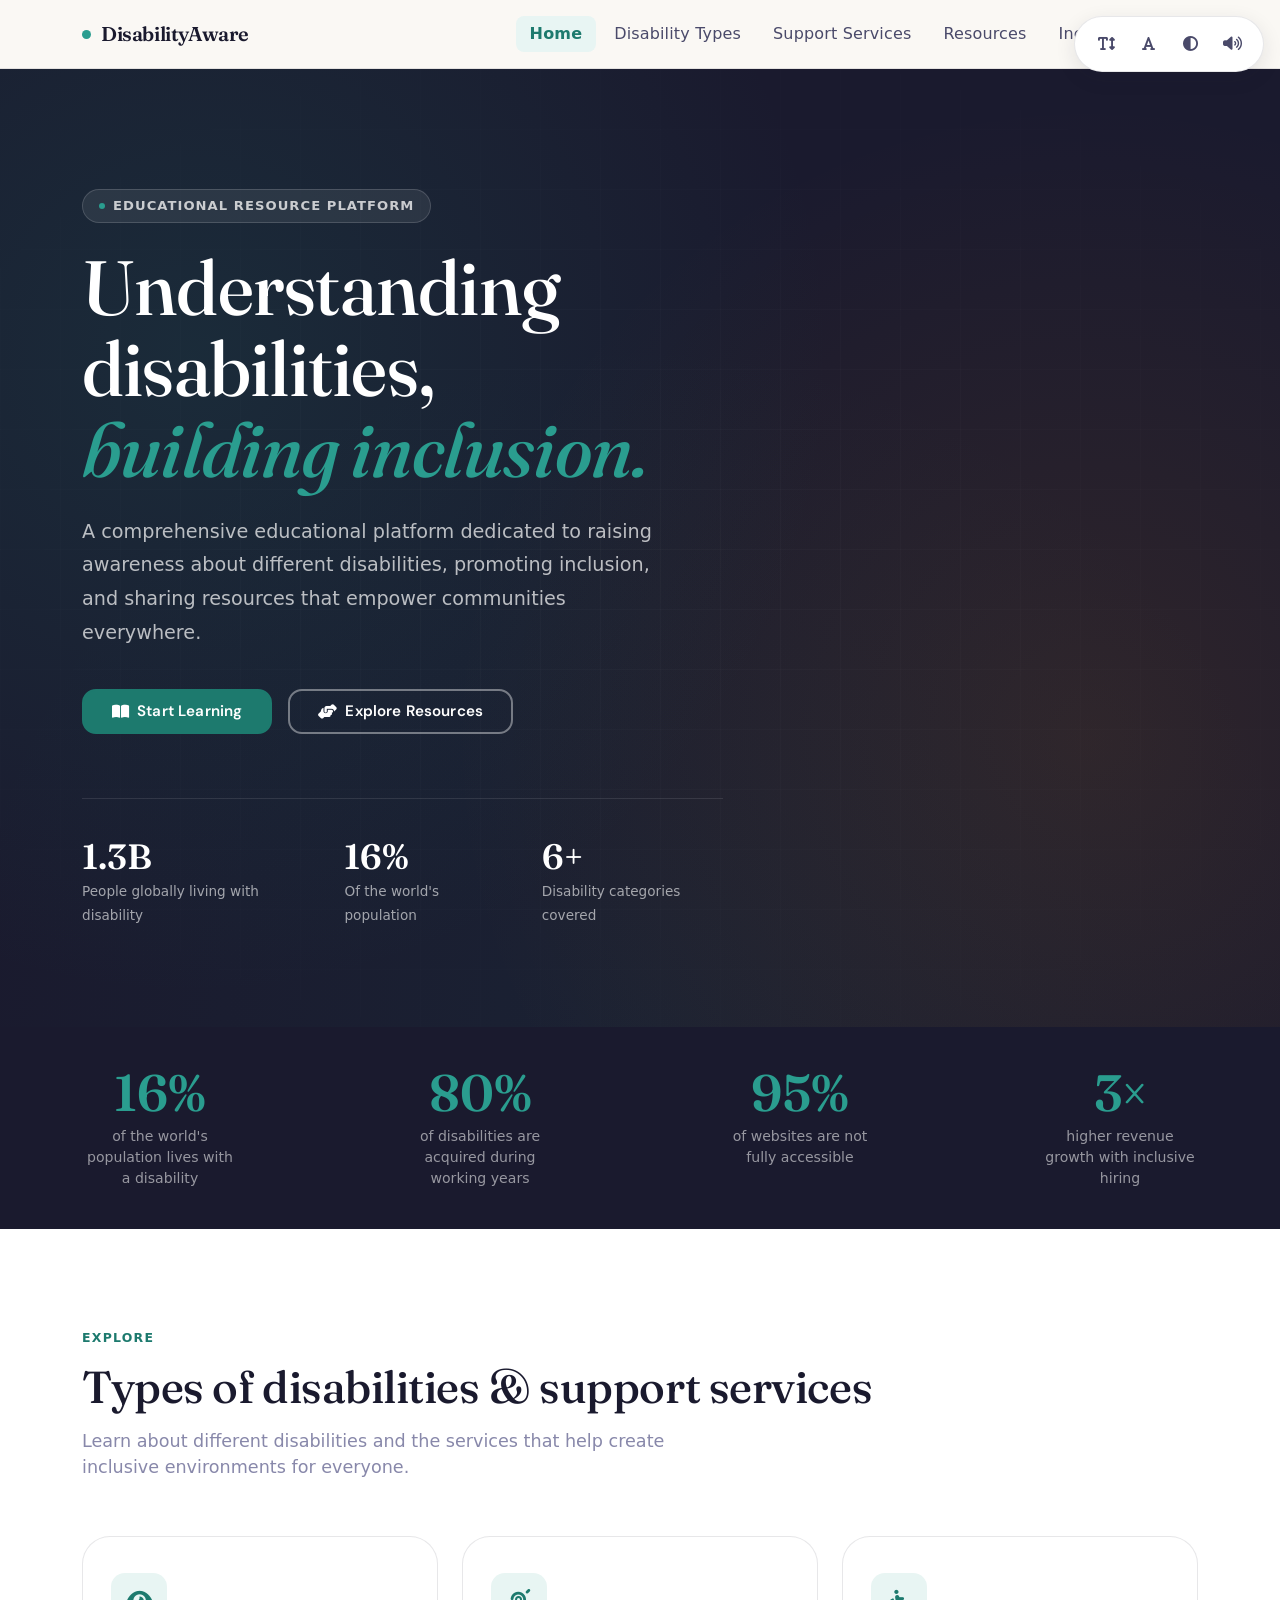
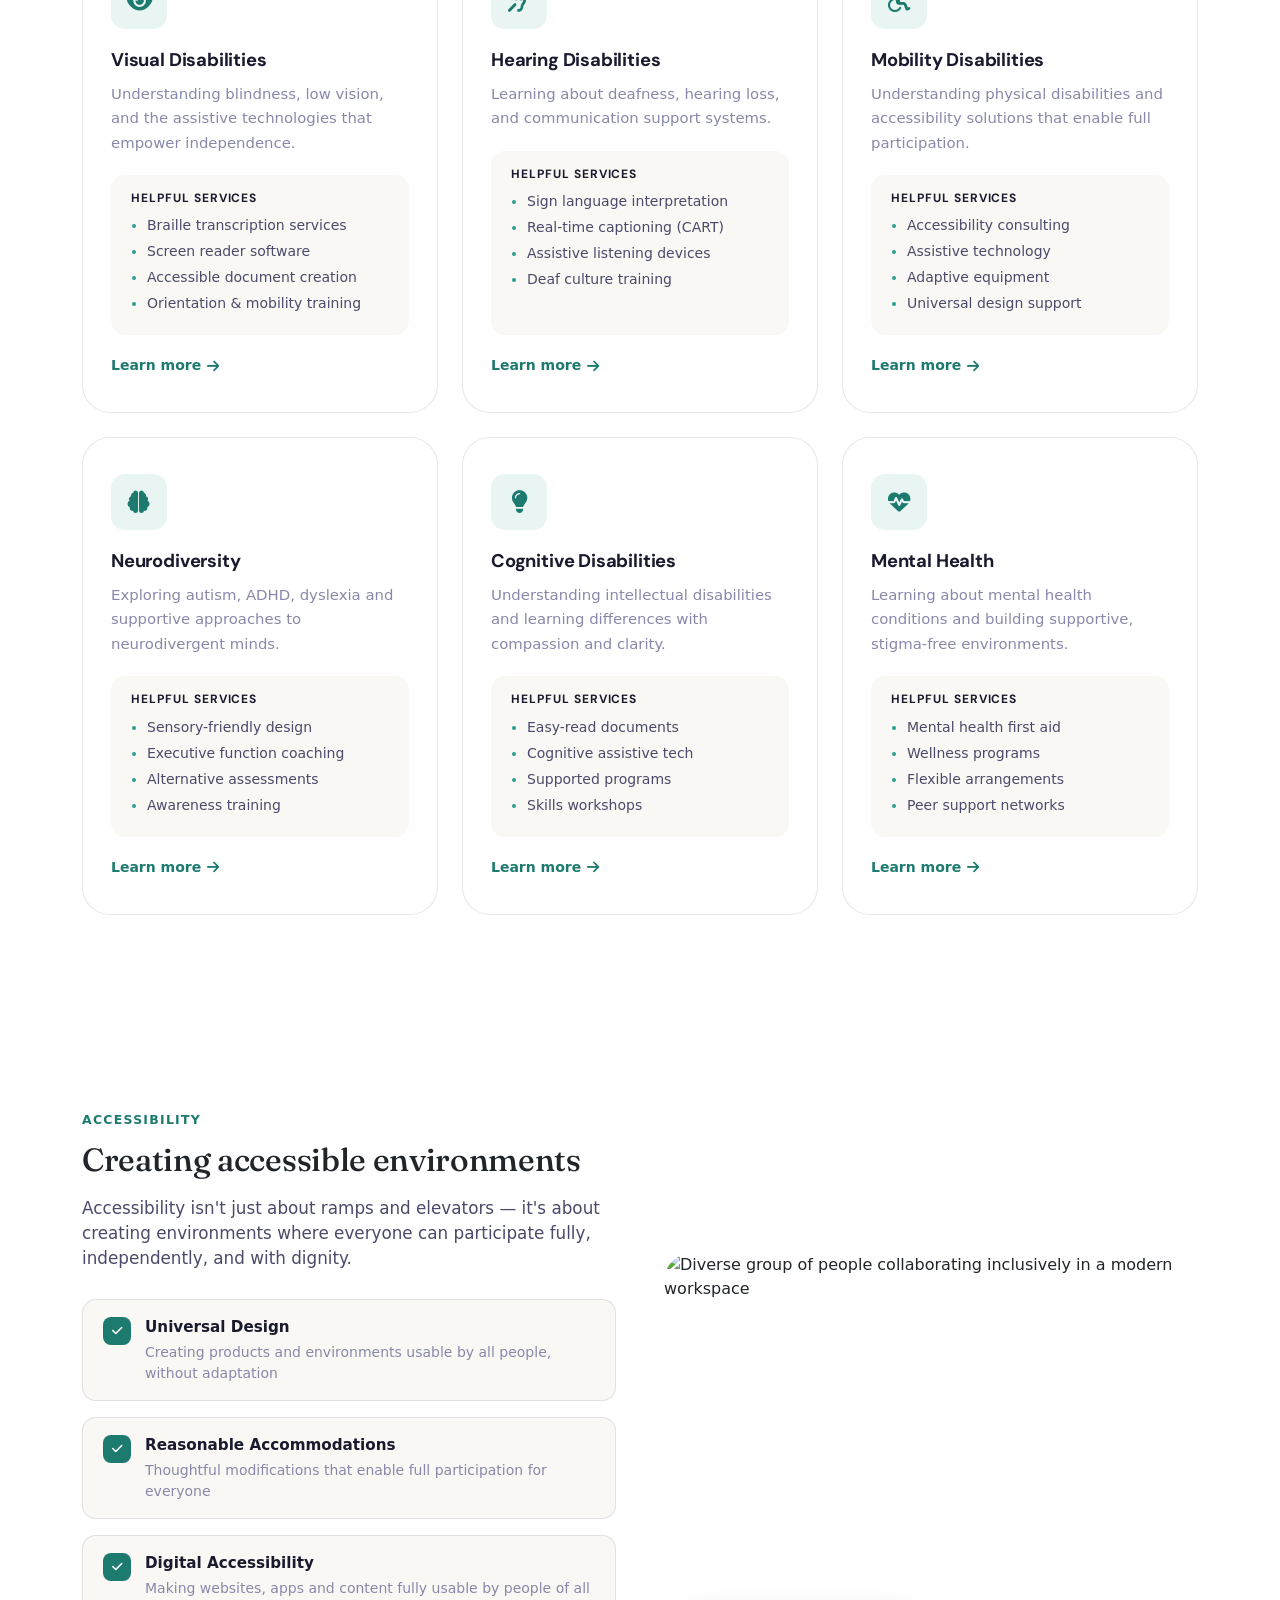
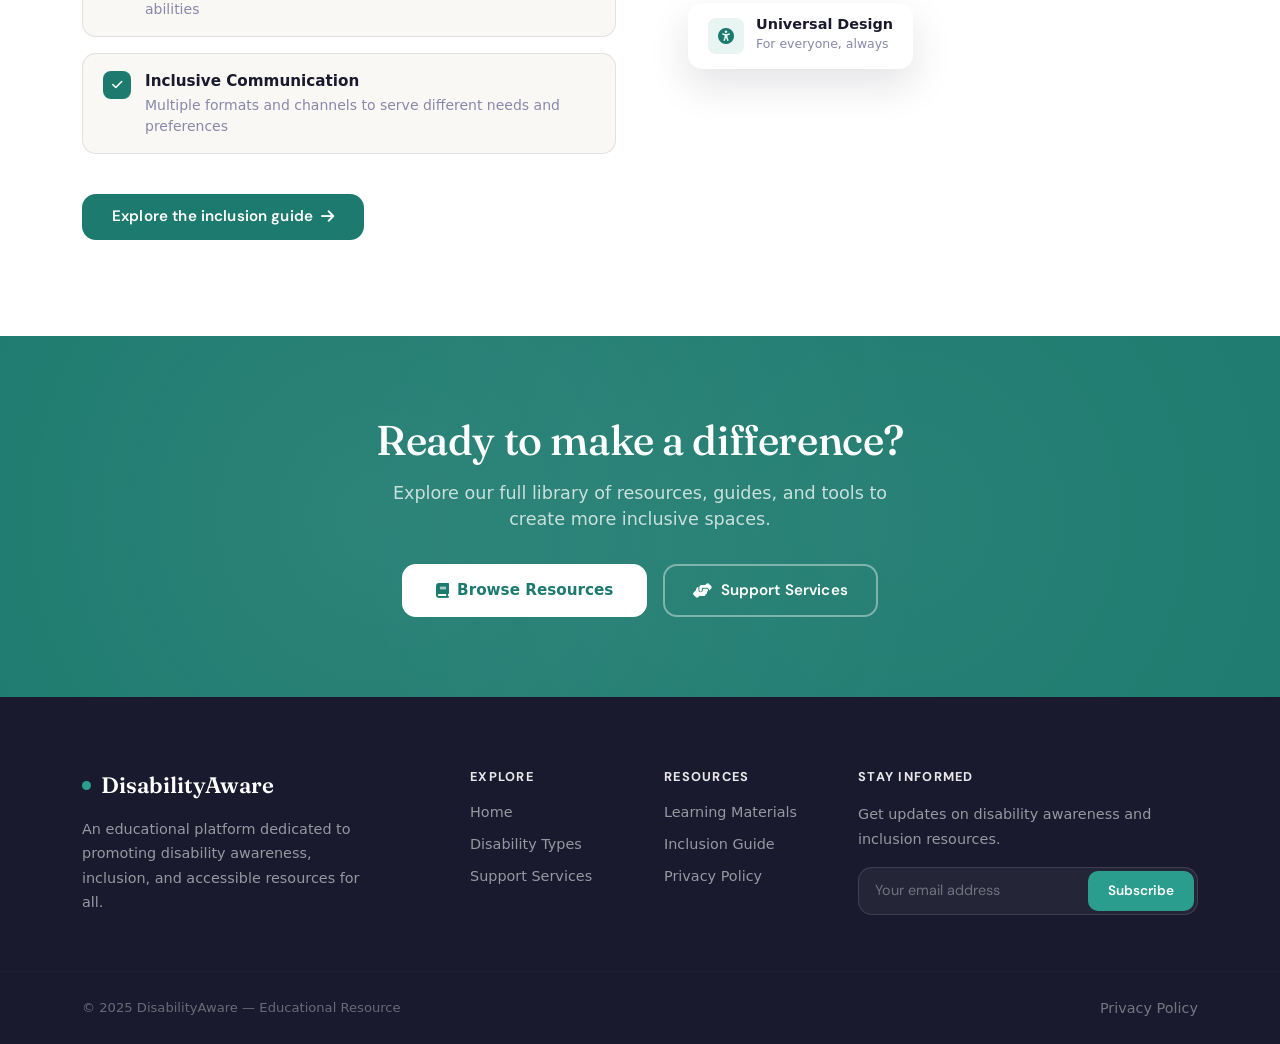
==== index.html @ 9f7e64bd "Initial commit - disablilityAware website" ====
<!DOCTYPE html>
<html lang="en">
<head>
  <meta charset="utf-8"/>
  <meta name="viewport" content="width=device-width, initial-scale=1.0"/>
  <meta name="description" content="DisabilityAware — An educational platform dedicated to raising awareness about disabilities, promoting inclusion, and sharing empowering resources."/>
  <title>Home — DisabilityAware</title>
  <link rel="stylesheet" href="css/site.css"/>
  <link rel="stylesheet" href="https://cdnjs.cloudflare.com/ajax/libs/font-awesome/6.4.0/css/all.min.css" crossorigin="anonymous"/>
  <link rel="preconnect" href="https://fonts.googleapis.com">
  <link rel="preconnect" href="https://fonts.gstatic.com" crossorigin>
  <link href="https://fonts.googleapis.com/css2?family=DM+Sans:ital,opsz,wght@0,9..40,300;0,9..40,400;0,9..40,500;0,9..40,600;0,9..40,700;1,9..40,400&family=Fraunces:ital,opsz,wght@0,9..144,300;0,9..144,600;1,9..144,300&display=swap" rel="stylesheet">
  <link rel="stylesheet" href="https://cdnjs.cloudflare.com/ajax/libs/bootstrap/5.3.2/css/bootstrap.min.css" crossorigin="anonymous"/>
</head>
<body>

  <!-- Accessibility Toolbar -->
  <div class="accessibility-toolbar" role="toolbar" aria-label="Accessibility controls">
    <button id="font-increase" aria-label="Increase text size" title="Larger text"><i class="fas fa-text-height" aria-hidden="true"></i></button>
    <button id="font-decrease" aria-label="Decrease text size" title="Smaller text"><i class="fas fa-font" aria-hidden="true"></i></button>
    <button id="high-contrast" aria-label="Toggle high contrast" title="High contrast"><i class="fas fa-circle-half-stroke" aria-hidden="true"></i></button>
    <button id="read-aloud" aria-label="Read page aloud" title="Read aloud"><i class="fas fa-volume-high" aria-hidden="true"></i></button>
    <button id="stop-speech" aria-label="Stop reading" title="Stop" style="display:none;"><i class="fas fa-stop" aria-hidden="true"></i></button>
  </div>

  <a href="#main-content" class="visually-hidden-focusable" style="position:absolute;top:4px;left:4px;z-index:99999;padding:8px 16px;background:var(--teal);color:white;border-radius:8px;font-weight:600;">Skip to main content</a>

  <!-- Navigation -->
  <nav class="navbar navbar-expand-lg" role="navigation" aria-label="Main navigation">
    <div class="container">
      <a class="navbar-brand" href="index.html" aria-label="DisabilityAware home">
        <span class="navbar-brand-dot" aria-hidden="true"></span>
        DisabilityAware
      </a>
      <button class="navbar-toggler" type="button" data-bs-toggle="collapse" data-bs-target="#navbarNav"
              aria-controls="navbarNav" aria-expanded="false" aria-label="Toggle navigation">
        <span class="navbar-toggler-icon"></span>
      </button>
      <div class="collapse navbar-collapse" id="navbarNav">
        <ul class="navbar-nav ms-auto align-items-lg-center gap-lg-1">
          <li class="nav-item"><a class="nav-link active" href="index.html" aria-current="page">Home</a></li>
<li class="nav-item"><a class="nav-link" href="types.html">Disability Types</a></li>
<li class="nav-item"><a class="nav-link" href="services.html">Support Services</a></li>
<li class="nav-item"><a class="nav-link" href="resources.html">Resources</a></li>
<li class="nav-item"><a class="nav-link" href="inclusion.html">Inclusion Guide</a></li>

        </ul>
      </div>
    </div>
  </nav>

  <main id="main-content" role="main">
    
<section class="hero-section" aria-labelledby="hero-heading">
  <div class="hero-texture" aria-hidden="true"></div>
  <div class="hero-grid" aria-hidden="true"></div>
  <div class="container">
    <div class="row">
      <div class="col-lg-8 col-xl-7 hero-content">
        <div class="hero-eyebrow"><span class="hero-eyebrow-dot" aria-hidden="true"></span>Educational Resource Platform</div>
        <h1 id="hero-heading">Understanding disabilities,<br><em>building inclusion.</em></h1>
        <p class="lead">A comprehensive educational platform dedicated to raising awareness about different disabilities, promoting inclusion, and sharing resources that empower communities everywhere.</p>
        <div class="d-flex flex-wrap gap-3 hero-buttons">
          <a href="#learn-section" class="btn-modern btn-primary-gradient"><i class="fas fa-book-open" aria-hidden="true"></i>Start Learning</a>
          <a href="resources.html" class="btn-modern btn-outline-modern"><i class="fas fa-hands-helping" aria-hidden="true"></i>Explore Resources</a>
        </div>
        <div class="hero-stat-row" role="list" aria-label="Key statistics">
          <div class="hero-stat-item" role="listitem"><strong>1.3B</strong><span>People globally living with disability</span></div>
          <div class="hero-stat-item" role="listitem"><strong>16%</strong><span>Of the world's population</span></div>
          <div class="hero-stat-item" role="listitem"><strong>6+</strong><span>Disability categories covered</span></div>
        </div>
      </div>
    </div>
  </div>
</section>

<section class="stats-section" aria-labelledby="stats-heading">
  <h2 id="stats-heading" class="visually-hidden">Disability statistics</h2>
  <div class="container-fluid px-0">
    <div class="row g-0">
      <div class="col-md-3 col-6"><div class="stat-block animate-pending"><div class="stat-number">16%</div><p class="stat-label">of the world's population lives with a disability</p></div></div>
      <div class="col-md-3 col-6"><div class="stat-block animate-pending"><div class="stat-number">80%</div><p class="stat-label">of disabilities are acquired during working years</p></div></div>
      <div class="col-md-3 col-6"><div class="stat-block animate-pending"><div class="stat-number">95%</div><p class="stat-label">of websites are not fully accessible</p></div></div>
      <div class="col-md-3 col-6"><div class="stat-block animate-pending"><div class="stat-number">3×</div><p class="stat-label">higher revenue growth with inclusive hiring</p></div></div>
    </div>
  </div>
</section>

<section id="learn-section" class="py-5 bg-white" aria-labelledby="learn-heading">
  <div class="container py-5">
    <div class="section-header">
      <span class="section-eyebrow">Explore</span>
      <h2 id="learn-heading">Types of disabilities &amp; support services</h2>
      <p>Learn about different disabilities and the services that help create inclusive environments for everyone.</p>
    </div>
    <div class="row g-4" role="list">
      <div class="col-md-6 col-lg-4" role="listitem">
        <article class="edu-card animate-pending">
          <div class="edu-icon" aria-hidden="true"><i class="fas fa-eye"></i></div>
          <h3 class="edu-title">Visual Disabilities</h3>
          <p class="edu-desc">Understanding blindness, low vision, and the assistive technologies that empower independence.</p>
          <div class="resources-list"><h6>Helpful services</h6><ul><li>Braille transcription services</li><li>Screen reader software</li><li>Accessible document creation</li><li>Orientation &amp; mobility training</li></ul></div>
          <a href="types.html#visual" class="edu-link">Learn more <i class="fas fa-arrow-right" aria-hidden="true"></i></a>
        </article>
      </div>
      <div class="col-md-6 col-lg-4" role="listitem">
        <article class="edu-card animate-pending">
          <div class="edu-icon" aria-hidden="true"><i class="fas fa-ear-deaf"></i></div>
          <h3 class="edu-title">Hearing Disabilities</h3>
          <p class="edu-desc">Learning about deafness, hearing loss, and communication support systems.</p>
          <div class="resources-list"><h6>Helpful services</h6><ul><li>Sign language interpretation</li><li>Real-time captioning (CART)</li><li>Assistive listening devices</li><li>Deaf culture training</li></ul></div>
          <a href="types.html#hearing" class="edu-link">Learn more <i class="fas fa-arrow-right" aria-hidden="true"></i></a>
        </article>
      </div>
      <div class="col-md-6 col-lg-4" role="listitem">
        <article class="edu-card animate-pending">
          <div class="edu-icon" aria-hidden="true"><i class="fas fa-wheelchair"></i></div>
          <h3 class="edu-title">Mobility Disabilities</h3>
          <p class="edu-desc">Understanding physical disabilities and accessibility solutions that enable full participation.</p>
          <div class="resources-list"><h6>Helpful services</h6><ul><li>Accessibility consulting</li><li>Assistive technology</li><li>Adaptive equipment</li><li>Universal design support</li></ul></div>
          <a href="types.html#mobility" class="edu-link">Learn more <i class="fas fa-arrow-right" aria-hidden="true"></i></a>
        </article>
      </div>
      <div class="col-md-6 col-lg-4" role="listitem">
        <article class="edu-card animate-pending">
          <div class="edu-icon" aria-hidden="true"><i class="fas fa-brain"></i></div>
          <h3 class="edu-title">Neurodiversity</h3>
          <p class="edu-desc">Exploring autism, ADHD, dyslexia and supportive approaches to neurodivergent minds.</p>
          <div class="resources-list"><h6>Helpful services</h6><ul><li>Sensory-friendly design</li><li>Executive function coaching</li><li>Alternative assessments</li><li>Awareness training</li></ul></div>
          <a href="types.html#neurodiversity" class="edu-link">Learn more <i class="fas fa-arrow-right" aria-hidden="true"></i></a>
        </article>
      </div>
      <div class="col-md-6 col-lg-4" role="listitem">
        <article class="edu-card animate-pending">
          <div class="edu-icon" aria-hidden="true"><i class="fas fa-lightbulb"></i></div>
          <h3 class="edu-title">Cognitive Disabilities</h3>
          <p class="edu-desc">Understanding intellectual disabilities and learning differences with compassion and clarity.</p>
          <div class="resources-list"><h6>Helpful services</h6><ul><li>Easy-read documents</li><li>Cognitive assistive tech</li><li>Supported programs</li><li>Skills workshops</li></ul></div>
          <a href="types.html#cognitive" class="edu-link">Learn more <i class="fas fa-arrow-right" aria-hidden="true"></i></a>
        </article>
      </div>
      <div class="col-md-6 col-lg-4" role="listitem">
        <article class="edu-card animate-pending">
          <div class="edu-icon" aria-hidden="true"><i class="fas fa-heart-pulse"></i></div>
          <h3 class="edu-title">Mental Health</h3>
          <p class="edu-desc">Learning about mental health conditions and building supportive, stigma-free environments.</p>
          <div class="resources-list"><h6>Helpful services</h6><ul><li>Mental health first aid</li><li>Wellness programs</li><li>Flexible arrangements</li><li>Peer support networks</li></ul></div>
          <a href="types.html#mental-health" class="edu-link">Learn more <i class="fas fa-arrow-right" aria-hidden="true"></i></a>
        </article>
      </div>
    </div>
  </div>
</section>

<section class="py-5 support-section" aria-labelledby="support-heading">
  <div class="container py-5">
    <div class="row align-items-center g-5">
      <div class="col-lg-6 order-lg-2">
        <div class="support-image-wrap animate-pending">
          <img src="https://images.unsplash.com/photo-1573496359142-b8d87734a5a2?ixlib=rb-4.0.3&auto=format&fit=crop&w=900&q=80" alt="Diverse group of people collaborating inclusively in a modern workspace" loading="lazy"/>
          <div class="support-image-badge" aria-hidden="true">
            <div class="badge-icon"><i class="fas fa-universal-access"></i></div>
            <div><strong>Universal Design</strong><span>For everyone, always</span></div>
          </div>
        </div>
      </div>
      <div class="col-lg-6 order-lg-1 animate-pending">
        <span class="section-eyebrow">Accessibility</span>
        <h2 id="support-heading">Creating accessible environments</h2>
        <p style="font-size:1.05rem;margin:16px 0 28px;">Accessibility isn't just about ramps and elevators — it's about creating environments where everyone can participate fully, independently, and with dignity.</p>
        <div class="check-item"><div class="check-icon" aria-hidden="true"><i class="fas fa-check"></i></div><div><strong>Universal Design</strong><p>Creating products and environments usable by all people, without adaptation</p></div></div>
        <div class="check-item"><div class="check-icon" aria-hidden="true"><i class="fas fa-check"></i></div><div><strong>Reasonable Accommodations</strong><p>Thoughtful modifications that enable full participation for everyone</p></div></div>
        <div class="check-item"><div class="check-icon" aria-hidden="true"><i class="fas fa-check"></i></div><div><strong>Digital Accessibility</strong><p>Making websites, apps and content fully usable by people of all abilities</p></div></div>
        <div class="check-item"><div class="check-icon" aria-hidden="true"><i class="fas fa-check"></i></div><div><strong>Inclusive Communication</strong><p>Multiple formats and channels to serve different needs and preferences</p></div></div>
        <a href="inclusion.html" class="btn-modern btn-primary-gradient mt-4">Explore the inclusion guide <i class="fas fa-arrow-right" aria-hidden="true"></i></a>
      </div>
    </div>
  </div>
</section>

<section class="cta-strip" aria-labelledby="cta-heading">
  <div class="container" style="position:relative;">
    <h2 id="cta-heading">Ready to make a difference?</h2>
    <p>Explore our full library of resources, guides, and tools to create more inclusive spaces.</p>
    <div class="d-flex flex-wrap justify-content-center gap-3">
      <a href="resources.html" class="btn-cta-white"><i class="fas fa-book" aria-hidden="true"></i>Browse Resources</a>
      <a href="services.html" class="btn-modern btn-outline-modern"><i class="fas fa-hands-helping" aria-hidden="true"></i>Support Services</a>
    </div>
  </div>
</section>

  </main>

  <!-- Footer -->
  <footer role="contentinfo">
    <div class="container">
      <div class="row g-5">
        <div class="col-lg-4">
          <div class="footer-brand"><span class="navbar-brand-dot" aria-hidden="true"></span>DisabilityAware</div>
          <p style="max-width:300px;margin-bottom:0;">An educational platform dedicated to promoting disability awareness, inclusion, and accessible resources for all.</p>
        </div>
        <div class="col-lg-2 col-md-4 col-6">
          <h5>Explore</h5>
          <nav class="footer-links" aria-label="Footer navigation">
            <a href="index.html">Home</a>
            <a href="types.html">Disability Types</a>
            <a href="services.html">Support Services</a>
          </nav>
        </div>
        <div class="col-lg-2 col-md-4 col-6">
          <h5>Resources</h5>
          <nav class="footer-links" aria-label="Resources navigation">
            <a href="resources.html">Learning Materials</a>
            <a href="inclusion.html">Inclusion Guide</a>
            <a href="privacy.html">Privacy Policy</a>
          </nav>
        </div>
        <div class="col-lg-4 col-md-4">
          <h5>Stay Informed</h5>
          <p style="margin-bottom:16px;">Get updates on disability awareness and inclusion resources.</p>
          <div class="newsletter-form">
            <label for="newsletterEmail" class="visually-hidden">Email address</label>
            <input type="email" id="newsletterEmail" placeholder="Your email address" autocomplete="email"/>
            <button type="button" id="subscribeBtn">Subscribe</button>
          </div>
        </div>
      </div>
    </div>
    <hr class="footer-divider"/>
    <div class="container">
      <div class="footer-bottom">
        <p>&copy; 2025 DisabilityAware — Educational Resource</p>
        <p><a href="privacy.html" style="color:rgba(255,255,255,0.4);">Privacy Policy</a></p>
      </div>
    </div>
  </footer>

  <script src="https://cdnjs.cloudflare.com/ajax/libs/bootstrap/5.3.2/js/bootstrap.bundle.min.js" crossorigin="anonymous"></script>
  <script src="js/site.js"></script>
</body>
</html>
---- css/site.css ----
/* ================================================================
   DisabilityAware — Modern Design System
   Theme: Warm Humanity · Accessible · Professional
   ================================================================ */

@import url('https://fonts.googleapis.com/css2?family=DM+Sans:ital,opsz,wght@0,9..40,300;0,9..40,400;0,9..40,500;0,9..40,600;0,9..40,700;1,9..40,400&family=Fraunces:ital,opsz,wght@0,9..144,300;0,9..144,600;1,9..144,300&display=swap');

/* ===== TOKENS ===== */
:root {
  --ink:        #1a1a2e;
  --ink-light:  #4a4a6a;
  --ink-muted:  #8888aa;
  --cream:      #faf8f4;
  --warm-white: #ffffff;
  --border:     rgba(26,26,46,0.1);

  /* Brand palette — warm teal + amber accent */
  --teal:       #1d7a6e;
  --teal-mid:   #2a9d8f;
  --teal-light: #e8f5f3;
  --teal-pale:  #f0faf9;
  --amber:      #e8820c;
  --amber-light:#fff4e6;
  --amber-pale: #fffbf5;
  --rose:       #c0505a;
  --sage:       #5a7a5e;
  --navy:       #1a1a2e;

  /* Typography */
  --font-body:  'DM Sans', system-ui, sans-serif;
  --font-serif: 'Fraunces', Georgia, serif;

  /* Shadows */
  --sh-xs: 0 1px 3px rgba(26,26,46,0.06);
  --sh-sm: 0 2px 8px rgba(26,26,46,0.08);
  --sh-md: 0 6px 20px rgba(26,26,46,0.10);
  --sh-lg: 0 16px 40px rgba(26,26,46,0.12);

  /* Radius */
  --r-sm: 8px;
  --r-md: 14px;
  --r-lg: 20px;
  --r-xl: 28px;
}

/* ===== RESET & BASE ===== */
*, *::before, *::after { box-sizing: border-box; margin: 0; padding: 0; }

html { scroll-behavior: smooth; font-size: 16px; }

body {
  font-family: var(--font-body);
  color: var(--ink);
  background: var(--cream);
  line-height: 1.7;
  overflow-x: hidden;
  -webkit-font-smoothing: antialiased;
}

h1, h2, h3 {
  font-family: var(--font-serif);
  font-weight: 600;
  letter-spacing: -0.01em;
  line-height: 1.2;
}

h4, h5, h6 {
  font-family: var(--font-body);
  font-weight: 600;
  line-height: 1.3;
}

p { color: var(--ink-light); }

a { color: var(--teal); text-decoration: none; transition: color 0.2s; }
a:hover { color: var(--teal-mid); }

img { max-width: 100%; display: block; }

/* ===== HIGH CONTRAST MODE ===== */
body.high-contrast {
  --ink: #ffffff;
  --ink-light: #eeeeee;
  --ink-muted: #cccccc;
  --cream: #000000;
  --warm-white: #111111;
  --border: rgba(255,255,255,0.3);
  --teal: #44ffee;
  --teal-light: #002020;
  --amber: #ffcc44;
  background: #000000 !important;
  color: #ffffff !important;
}

body.high-contrast .navbar {
  background: #111111 !important;
  border-bottom: 2px solid #ffffff !important;
}

body.high-contrast .edu-card,
body.high-contrast .fact-card,
body.high-contrast .stat-block {
  background: #1a1a1a !important;
  border: 2px solid #ffffff !important;
}

/* ===== ACCESSIBILITY TOOLBAR ===== */
.accessibility-toolbar {
  position: fixed;
  top: 16px;
  right: 16px;
  z-index: 9999;
  background: var(--warm-white);
  border: 1px solid var(--border);
  border-radius: 50px;
  padding: 8px 12px;
  display: flex;
  align-items: center;
  gap: 4px;
  box-shadow: var(--sh-md);
}

.accessibility-toolbar button {
  background: transparent;
  color: var(--ink-light);
  border: none;
  width: 38px;
  height: 38px;
  border-radius: 50%;
  cursor: pointer;
  display: flex;
  align-items: center;
  justify-content: center;
  font-size: 0.95rem;
  transition: all 0.2s;
}

.accessibility-toolbar button:hover {
  background: var(--teal-light);
  color: var(--teal);
}

.accessibility-toolbar button:focus-visible {
  outline: 2px solid var(--teal);
  outline-offset: 2px;
}

#stop-speech {
  background: #fff0f0 !important;
  color: var(--rose) !important;
  display: none;
}

/* ===== NAVIGATION ===== */
.navbar {
  background: rgba(250,248,244,0.96) !important;
  backdrop-filter: blur(16px);
  -webkit-backdrop-filter: blur(16px);
  border-bottom: 1px solid var(--border);
  padding: 0 !important;
  position: sticky;
  top: 0;
  z-index: 1000;
  transition: box-shadow 0.3s;
}

.navbar.scrolled { box-shadow: var(--sh-md); }

.navbar > .container {
  display: flex;
  align-items: center;
  height: 68px;
}

.navbar-brand {
  font-family: var(--font-serif);
  font-weight: 600;
  font-size: 1.45rem;
  color: var(--ink) !important;
  letter-spacing: -0.02em;
  text-decoration: none;
  display: flex;
  align-items: center;
  gap: 10px;
}

.navbar-brand-dot {
  width: 9px;
  height: 9px;
  background: var(--teal-mid);
  border-radius: 50%;
  display: inline-block;
  flex-shrink: 0;
}

.nav-link {
  color: var(--ink-light) !important;
  font-weight: 500;
  font-size: 0.9rem;
  padding: 6px 14px !important;
  border-radius: var(--r-sm);
  transition: all 0.2s;
  letter-spacing: 0.01em;
}

.nav-link:hover {
  color: var(--ink) !important;
  background: rgba(26,26,46,0.05);
}

.nav-link.active {
  color: var(--teal) !important;
  background: var(--teal-light);
  font-weight: 600;
}

.navbar-toggler {
  border: 1px solid var(--border);
  border-radius: var(--r-sm);
  padding: 6px 10px;
}

.navbar-toggler:focus { box-shadow: 0 0 0 3px rgba(29,122,110,0.2); }

/* ===== BUTTONS ===== */
.btn-modern {
  display: inline-flex;
  align-items: center;
  gap: 8px;
  padding: 13px 28px;
  border-radius: var(--r-md);
  font-weight: 600;
  font-size: 0.95rem;
  font-family: var(--font-body);
  border: 2px solid transparent;
  cursor: pointer;
  transition: all 0.25s cubic-bezier(0.4,0,0.2,1);
  text-decoration: none;
  line-height: 1;
  letter-spacing: 0.01em;
}

.btn-modern:hover { transform: translateY(-2px); text-decoration: none; }
.btn-modern:active { transform: translateY(0); }

.btn-primary-gradient {
  background: var(--teal);
  color: white;
  border-color: var(--teal);
}

.btn-primary-gradient:hover {
  background: var(--teal-mid);
  border-color: var(--teal-mid);
  color: white;
  box-shadow: 0 8px 24px rgba(29,122,110,0.3);
}

.btn-outline-modern {
  background: transparent;
  color: white;
  border-color: rgba(255,255,255,0.4);
}

.btn-outline-modern:hover {
  background: rgba(255,255,255,0.12);
  border-color: rgba(255,255,255,0.65);
  color: white;
}

/* ===== HERO SECTION ===== */
.hero-section {
  background: var(--navy);
  position: relative;
  overflow: hidden;
  padding: 120px 0 100px;
  min-height: 88vh;
  display: flex;
  align-items: center;
}

.hero-texture {
  position: absolute;
  inset: 0;
  background-image:
    radial-gradient(circle at 15% 30%, rgba(29,122,110,0.18) 0%, transparent 50%),
    radial-gradient(circle at 85% 70%, rgba(232,130,12,0.10) 0%, transparent 50%),
    radial-gradient(circle at 50% 100%, rgba(29,122,110,0.08) 0%, transparent 60%);
  pointer-events: none;
}

.hero-grid {
  position: absolute;
  inset: 0;
  background-image:
    linear-gradient(rgba(255,255,255,0.025) 1px, transparent 1px),
    linear-gradient(90deg, rgba(255,255,255,0.025) 1px, transparent 1px);
  background-size: 60px 60px;
  pointer-events: none;
  mask-image: radial-gradient(ellipse 80% 70% at 50% 50%, black, transparent);
}

.hero-content { position: relative; z-index: 2; }

.hero-eyebrow {
  display: inline-flex;
  align-items: center;
  gap: 8px;
  background: rgba(255,255,255,0.08);
  border: 1px solid rgba(255,255,255,0.15);
  border-radius: 50px;
  padding: 6px 16px;
  font-size: 0.82rem;
  font-weight: 600;
  color: rgba(255,255,255,0.75);
  letter-spacing: 0.08em;
  text-transform: uppercase;
  margin-bottom: 24px;
  animation: fadeInUp 0.6s ease-out both;
}

.hero-eyebrow-dot {
  width: 6px;
  height: 6px;
  background: var(--teal-mid);
  border-radius: 50%;
}

.hero-section h1 {
  font-size: clamp(2.8rem, 6vw, 5rem);
  color: white;
  margin-bottom: 24px;
  line-height: 1.06;
  animation: fadeInUp 0.7s ease-out 0.1s both;
}

.hero-section h1 em {
  font-style: italic;
  color: var(--teal-mid);
}

.hero-section .lead {
  font-size: clamp(1rem, 2vw, 1.2rem);
  color: rgba(255,255,255,0.7);
  max-width: 580px;
  margin-bottom: 40px;
  animation: fadeInUp 0.7s ease-out 0.2s both;
  line-height: 1.75;
}

.hero-buttons { animation: fadeInUp 0.7s ease-out 0.3s both; }

.hero-stat-row {
  display: flex;
  gap: 40px;
  margin-top: 64px;
  padding-top: 40px;
  border-top: 1px solid rgba(255,255,255,0.1);
  animation: fadeInUp 0.7s ease-out 0.45s both;
}

.hero-stat-item { color: rgba(255,255,255,0.6); }

.hero-stat-item strong {
  display: block;
  font-family: var(--font-serif);
  font-size: 2.2rem;
  font-weight: 600;
  color: white;
  line-height: 1;
  margin-bottom: 4px;
}

.hero-stat-item span { font-size: 0.85rem; }

/* ===== SECTION COMMON ===== */
.section-eyebrow {
  display: inline-block;
  font-size: 0.78rem;
  font-weight: 700;
  letter-spacing: 0.1em;
  text-transform: uppercase;
  color: var(--teal);
  margin-bottom: 12px;
}

.section-header { margin-bottom: 56px; }
.section-header h2 {
  font-size: clamp(1.9rem, 4vw, 2.8rem);
  color: var(--ink);
  margin-bottom: 14px;
}
.section-header p {
  font-size: 1.1rem;
  color: var(--ink-muted);
  max-width: 600px;
}
.section-header.centered { text-align: center; }
.section-header.centered p { margin: 0 auto; }

/* ===== EDUCATIONAL CARDS ===== */
.edu-card {
  background: var(--warm-white);
  border-radius: var(--r-xl);
  padding: 36px 28px;
  height: 100%;
  border: 1px solid var(--border);
  transition: all 0.35s cubic-bezier(0.4,0,0.2,1);
  position: relative;
  display: flex;
  flex-direction: column;
}

.edu-card:hover {
  transform: translateY(-6px);
  box-shadow: var(--sh-lg);
  border-color: rgba(29,122,110,0.2);
}

.edu-icon {
  width: 56px;
  height: 56px;
  background: var(--teal-light);
  border-radius: var(--r-md);
  display: flex;
  align-items: center;
  justify-content: center;
  margin-bottom: 20px;
  color: var(--teal);
  font-size: 1.4rem;
  transition: all 0.3s;
  flex-shrink: 0;
}

.edu-card:hover .edu-icon {
  background: var(--teal);
  color: white;
  transform: scale(1.05);
}

.edu-card:nth-child(2) .edu-icon { background: var(--amber-light); color: var(--amber); }
.edu-card:nth-child(2):hover .edu-icon { background: var(--amber); color: white; }

.edu-card:nth-child(3) .edu-icon { background: #ede9fe; color: #6d28d9; }
.edu-card:nth-child(3):hover .edu-icon { background: #6d28d9; color: white; }

.edu-card:nth-child(4) .edu-icon { background: #fff0f0; color: var(--rose); }
.edu-card:nth-child(4):hover .edu-icon { background: var(--rose); color: white; }

.edu-card:nth-child(5) .edu-icon { background: #f0fdf4; color: var(--sage); }
.edu-card:nth-child(5):hover .edu-icon { background: var(--sage); color: white; }

.edu-card:nth-child(6) .edu-icon { background: #eff6ff; color: #1d4ed8; }
.edu-card:nth-child(6):hover .edu-icon { background: #1d4ed8; color: white; }

.edu-title {
  color: var(--ink);
  font-family: var(--font-body);
  font-size: 1.15rem;
  font-weight: 700;
  margin-bottom: 10px;
}

.edu-desc {
  color: var(--ink-muted);
  font-size: 0.93rem;
  line-height: 1.65;
  margin-bottom: 20px;
}

.resources-list {
  background: var(--cream);
  border-radius: var(--r-md);
  padding: 16px 20px;
  margin-bottom: 20px;
  flex: 1;
}

.resources-list h6 {
  color: var(--ink);
  font-weight: 700;
  font-size: 0.75rem;
  text-transform: uppercase;
  letter-spacing: 0.08em;
  margin-bottom: 10px;
}

.resources-list ul {
  padding-left: 16px;
  margin: 0;
}

.resources-list li {
  color: var(--ink-light);
  font-size: 0.875rem;
  margin-bottom: 5px;
  line-height: 1.5;
}

.resources-list li::marker { color: var(--teal-mid); }

.edu-link {
  display: inline-flex;
  align-items: center;
  gap: 6px;
  color: var(--teal);
  font-weight: 600;
  font-size: 0.875rem;
  text-decoration: none;
  transition: gap 0.2s;
  margin-top: auto;
}

.edu-link:hover { gap: 10px; color: var(--teal); }

/* ===== STATS SECTION ===== */
.stats-section { background: var(--ink); }

.stat-block {
  padding: 40px 32px;
  text-align: center;
  border-right: 1px solid rgba(255,255,255,0.06);
  transition: background 0.3s;
}

.stat-block:last-child { border-right: none; }
.stat-block:hover { background: rgba(255,255,255,0.03); }

.stat-number {
  font-family: var(--font-serif);
  font-size: 3.2rem;
  font-weight: 600;
  color: var(--teal-mid);
  line-height: 1;
  margin-bottom: 8px;
}

.stat-label {
  font-size: 0.88rem;
  color: rgba(255,255,255,0.55);
  line-height: 1.5;
  max-width: 150px;
  margin: 0 auto;
}

/* ===== SUPPORT SECTION ===== */
.support-section { background: var(--warm-white); }

.support-image-wrap {
  position: relative;
}

.support-image-wrap img {
  border-radius: var(--r-xl);
  width: 100%;
  object-fit: cover;
  height: 440px;
}

.support-image-badge {
  position: absolute;
  bottom: 24px;
  left: 24px;
  background: white;
  border-radius: var(--r-md);
  padding: 14px 20px;
  box-shadow: var(--sh-lg);
  display: flex;
  align-items: center;
  gap: 12px;
  font-size: 0.9rem;
}

.support-image-badge .badge-icon {
  width: 36px;
  height: 36px;
  background: var(--teal-light);
  border-radius: var(--r-sm);
  display: flex;
  align-items: center;
  justify-content: center;
  color: var(--teal);
  font-size: 1rem;
  flex-shrink: 0;
}

.support-image-badge strong {
  display: block;
  color: var(--ink);
  font-size: 0.9rem;
  font-weight: 700;
  line-height: 1;
  margin-bottom: 2px;
}

.support-image-badge span { color: var(--ink-muted); font-size: 0.78rem; }

.check-item {
  display: flex;
  align-items: flex-start;
  gap: 14px;
  margin-bottom: 16px;
  padding: 16px 20px;
  border-radius: var(--r-md);
  border: 1px solid var(--border);
  background: var(--cream);
  transition: all 0.2s;
}

.check-item:hover {
  border-color: rgba(29,122,110,0.2);
  background: var(--teal-pale);
}

.check-icon {
  width: 28px;
  height: 28px;
  background: var(--teal);
  border-radius: 8px;
  display: flex;
  align-items: center;
  justify-content: center;
  color: white;
  font-size: 0.75rem;
  flex-shrink: 0;
  margin-top: 1px;
}

.check-item strong {
  display: block;
  color: var(--ink);
  font-weight: 600;
  font-size: 0.95rem;
  margin-bottom: 3px;
}

.check-item p {
  color: var(--ink-muted);
  font-size: 0.875rem;
  margin: 0;
  line-height: 1.5;
}

/* ===== CTA STRIP ===== */
.cta-strip {
  background: var(--teal);
  padding: 80px 0;
  text-align: center;
  position: relative;
  overflow: hidden;
}

.cta-strip::before {
  content: '';
  position: absolute;
  inset: 0;
  background: radial-gradient(circle at 30% 50%, rgba(255,255,255,0.07), transparent 60%),
              radial-gradient(circle at 70% 50%, rgba(255,255,255,0.05), transparent 60%);
  pointer-events: none;
}

.cta-strip h2 {
  font-size: clamp(1.8rem, 4vw, 2.6rem);
  color: white;
  margin-bottom: 14px;
  position: relative;
}

.cta-strip p {
  color: rgba(255,255,255,0.75);
  font-size: 1.1rem;
  margin-bottom: 32px;
  max-width: 520px;
  margin-left: auto;
  margin-right: auto;
  position: relative;
}

.btn-cta-white {
  background: white;
  color: var(--teal);
  border: 2px solid white;
  padding: 13px 32px;
  border-radius: var(--r-md);
  font-weight: 700;
  font-size: 0.95rem;
  display: inline-flex;
  align-items: center;
  gap: 8px;
  transition: all 0.25s;
  text-decoration: none;
  position: relative;
}

.btn-cta-white:hover {
  background: transparent;
  color: white;
  transform: translateY(-2px);
  box-shadow: 0 8px 24px rgba(0,0,0,0.2);
}

/* ===== FOOTER ===== */
footer {
  background: var(--ink);
  padding: 72px 0 0;
}

.footer-brand {
  font-family: var(--font-serif);
  font-size: 1.4rem;
  font-weight: 600;
  color: white;
  margin-bottom: 14px;
  display: flex;
  align-items: center;
  gap: 10px;
}

footer p, footer li {
  color: rgba(255,255,255,0.55);
  font-size: 0.9rem;
  line-height: 1.7;
}

footer h5 {
  color: rgba(255,255,255,0.9);
  font-size: 0.8rem;
  font-weight: 700;
  text-transform: uppercase;
  letter-spacing: 0.1em;
  margin-bottom: 18px;
}

footer a {
  color: rgba(255,255,255,0.55);
  text-decoration: none;
  font-size: 0.9rem;
  transition: color 0.2s;
  display: inline-block;
}

footer a:hover { color: white; }

.footer-links { display: flex; flex-direction: column; gap: 10px; }

.footer-divider {
  border: none;
  border-top: 1px solid rgba(255,255,255,0.07);
  margin: 56px 0 0;
}

.footer-bottom {
  padding: 24px 0;
  display: flex;
  align-items: center;
  justify-content: space-between;
  flex-wrap: wrap;
  gap: 12px;
}

.footer-bottom p {
  color: rgba(255,255,255,0.35);
  font-size: 0.82rem;
  margin: 0;
}

/* Newsletter form */
.newsletter-form { position: relative; }

.newsletter-form input {
  width: 100%;
  padding: 12px 130px 12px 16px;
  border: 1px solid rgba(255,255,255,0.12);
  border-radius: var(--r-md);
  background: rgba(255,255,255,0.05);
  color: white;
  font-size: 0.9rem;
  font-family: var(--font-body);
  outline: none;
  transition: border-color 0.2s;
}

.newsletter-form input:focus { border-color: var(--teal-mid); }
.newsletter-form input::placeholder { color: rgba(255,255,255,0.35); }

.newsletter-form button {
  position: absolute;
  right: 4px;
  top: 4px;
  bottom: 4px;
  padding: 0 20px;
  background: var(--teal-mid);
  border: none;
  border-radius: 10px;
  color: white;
  font-weight: 600;
  font-size: 0.85rem;
  font-family: var(--font-body);
  cursor: pointer;
  transition: background 0.2s;
}

.newsletter-form button:hover { background: var(--teal); }

/* ===== ANIMATIONS ===== */
@keyframes fadeInUp {
  from { opacity: 0; transform: translateY(24px); }
  to   { opacity: 1; transform: translateY(0); }
}

.animate-pending {
  opacity: 0;
  transform: translateY(20px);
  transition: opacity 0.55s ease, transform 0.55s ease;
}

.animate-in { opacity: 1; transform: translateY(0); }

/* ===== PAGE HERO (inner pages) ===== */
.page-hero {
  background: var(--navy);
  padding: 80px 0 72px;
  position: relative;
  overflow: hidden;
}

.page-hero::before {
  content: '';
  position: absolute;
  inset: 0;
  background: radial-gradient(circle at 20% 50%, rgba(29,122,110,0.15), transparent 60%);
  pointer-events: none;
}

.page-hero h1 {
  color: white;
  font-size: clamp(2rem, 5vw, 3.2rem);
  margin-bottom: 12px;
  position: relative;
}

.page-hero p {
  color: rgba(255,255,255,0.65);
  font-size: 1.05rem;
  position: relative;
}

/* ===== CARD (Bootstrap override) ===== */
.card {
  border: 1px solid var(--border);
  border-radius: var(--r-lg);
  background: var(--warm-white);
  transition: box-shadow 0.3s, transform 0.3s;
  box-shadow: none;
}

.card:hover { transform: translateY(-4px); box-shadow: var(--sh-md) !important; }

.card-header {
  background: transparent;
  border-bottom: 1px solid var(--border);
  padding: 20px 24px;
}

/* ===== TABLE OVERRIDES ===== */
.table thead th {
  background: var(--teal-light);
  color: var(--teal);
  border-bottom: 2px solid rgba(29,122,110,0.2);
  font-size: 0.8rem;
  font-weight: 700;
  text-transform: uppercase;
  letter-spacing: 0.06em;
  padding: 14px 16px;
}

.table td { padding: 14px 16px; vertical-align: middle; color: var(--ink-light); }
.table-hover tbody tr:hover { background: var(--teal-pale); }

/* ===== BADGE OVERRIDES ===== */
.badge {
  border-radius: 6px;
  font-weight: 600;
  font-size: 0.75rem;
  padding: 5px 10px;
}

.badge.bg-primary { background: var(--teal-light) !important; color: var(--teal) !important; }
.badge.bg-success { background: #f0fdf4 !important; color: #166534 !important; }
.badge.bg-warning { background: var(--amber-light) !important; color: var(--amber) !important; }
.badge.bg-info    { background: #eff6ff !important; color: #1d4ed8 !important; }

/* ===== ALERT OVERRIDES ===== */
.alert { border: none; border-radius: var(--r-md); border-left: 4px solid; }
.alert-info    { background: #eff6ff; border-color: #1d4ed8; color: #1e3a5f; }
.alert-success { background: #f0fdf4; border-color: var(--sage); color: #14532d; }
.alert-warning { background: var(--amber-light); border-color: var(--amber); color: #78350f; }

/* ===== FILTER BUTTONS (Types page) ===== */
.btn-outline-primary {
  border: 1.5px solid var(--border);
  color: var(--ink-light);
  background: transparent;
  border-radius: var(--r-sm);
  padding: 6px 16px;
  font-size: 0.875rem;
  font-weight: 500;
  transition: all 0.2s;
}

.btn-outline-primary:hover {
  border-color: var(--teal);
  color: var(--teal);
  background: var(--teal-pale);
}

.btn-outline-primary.active {
  background: var(--teal);
  border-color: var(--teal);
  color: white;
}

/* ===== RESPONSIVE ===== */
@media (max-width: 992px) {
  .hero-stat-row { flex-wrap: wrap; gap: 28px; }
  .stat-block { border-right: none; border-bottom: 1px solid rgba(255,255,255,0.06); padding: 28px 0; }
  .stat-block:last-child { border-bottom: none; }
}

@media (max-width: 768px) {
  .accessibility-toolbar { top: 8px; right: 8px; padding: 6px 8px; }
  .accessibility-toolbar button { width: 34px; height: 34px; font-size: 0.85rem; }
  .hero-section { padding: 90px 0 60px; min-height: 75vh; }
  .hero-section h1 { font-size: 2.4rem; }
  .btn-modern { padding: 12px 22px; font-size: 0.9rem; }
  .edu-card { padding: 28px 22px; }
  .footer-bottom { flex-direction: column; text-align: center; }
  .support-image-wrap img { height: 300px; }
}

@media (max-width: 576px) {
  .hero-stat-row { gap: 20px; }
  .hero-stat-item strong { font-size: 1.8rem; }
}

/* ===== SMOOTH SCROLL ===== */
html { scroll-behavior: smooth; }

/* ===== SPEAKING MODE ===== */
body.speaking-mode .navbar { box-shadow: 0 0 0 3px var(--teal-mid), var(--sh-md); }

/* ===== SERVICES / RESOURCES / INCLUSION PAGE EXTRAS ===== */
.service-card, .category-card, .principle-card,
.resource-card, .inclusion-card, .funding-card {
  background: var(--warm-white);
  border: 1px solid var(--border);
  border-radius: var(--r-xl);
  padding: 32px 28px;
  height: 100%;
  transition: all 0.3s;
}

.service-card:hover, .category-card:hover, .principle-card:hover,
.resource-card:hover, .inclusion-card:hover, .funding-card:hover {
  transform: translateY(-5px);
  box-shadow: var(--sh-lg);
  border-color: rgba(29,122,110,0.2);
}

.service-icon, .category-icon, .principle-icon, .funding-icon {
  width: 52px;
  height: 52px;
  border-radius: var(--r-md);
  display: flex;
  align-items: center;
  justify-content: center;
  color: white;
  font-size: 1.3rem;
  margin-bottom: 18px;
}

.service-icon.bg-primary, .category-icon.bg-primary { background: var(--teal) !important; }
.service-icon.bg-success, .category-icon.bg-success { background: var(--sage) !important; }
.service-icon.bg-warning, .category-icon.bg-warning { background: var(--amber) !important; }
.service-icon.bg-info, .category-icon.bg-info { background: #1d4ed8 !important; }
.service-icon.bg-danger, .category-icon.bg-danger { background: var(--rose) !important; }
.service-icon.bg-purple, .category-icon.bg-purple { background: #6d28d9 !important; }

.principle-icon {
  width: 64px; height: 64px;
  background: var(--teal-light);
  color: var(--teal);
  border-radius: var(--r-lg);
  margin-bottom: 20px;
}

.principle-card { text-align: center; }
.principle-card h4 { font-size: 1.1rem; margin-bottom: 8px; color: var(--ink); }

.service-list, .resource-list { list-style: none; padding: 0; margin: 14px 0 0; }
.service-list li, .resource-list li {
  padding: 6px 0;
  color: var(--ink-light);
  font-size: 0.9rem;
  border-bottom: 1px solid var(--border);
}
.service-list li:last-child, .resource-list li:last-child { border-bottom: none; }
.service-list li::before, .resource-list li::before {
  content: "→";
  color: var(--teal);
  margin-right: 8px;
}

.resource-badge {
  display: inline-block;
  background: var(--teal-light);
  color: var(--teal);
  font-size: 0.72rem;
  font-weight: 700;
  text-transform: uppercase;
  letter-spacing: 0.08em;
  padding: 3px 10px;
  border-radius: 4px;
  margin-bottom: 12px;
}
.resource-badge.bg-success { background: #f0fdf4; color: var(--sage); }
.resource-badge.bg-warning { background: var(--amber-light); color: var(--amber); }

.resource-links { display: flex; flex-direction: column; gap: 8px; margin-top: 16px; }
.resource-link {
  display: flex;
  align-items: center;
  gap: 6px;
  color: var(--teal);
  font-size: 0.875rem;
  font-weight: 500;
  text-decoration: none;
  padding: 6px 0;
  border-bottom: 1px solid var(--border);
  transition: gap 0.2s, color 0.2s;
}
.resource-link:last-child { border-bottom: none; }
.resource-link:hover { gap: 10px; color: var(--teal-mid); }

.inclusion-card { padding: 28px; }
.inclusion-card h4 { font-size: 1.05rem; color: var(--ink); margin-bottom: 10px; }
.inclusion-list { padding-left: 20px; margin: 12px 0 16px; }
.inclusion-list li { color: var(--ink-light); font-size: 0.9rem; margin-bottom: 6px; }

.funding-card { text-align: left; }
.funding-icon {
  width: 48px; height: 48px;
  background: var(--teal-light);
  color: var(--teal);
  border-radius: var(--r-md);
  display: flex; align-items: center; justify-content: center;
  font-size: 1.2rem;
  margin-bottom: 16px;
}
.funding-card h4 { font-size: 1rem; margin-bottom: 14px; color: var(--ink); }
.funding-card ul { list-style: none; padding: 0; margin: 0; }
.funding-card li { margin-bottom: 8px; font-size: 0.875rem; }
.funding-card a { color: var(--teal); font-size: 0.875rem; }

/* Checklist items (Inclusion page) */
.checklist { display: flex; flex-direction: column; gap: 8px; margin-top: 12px; }
.checklist-item { display: flex; align-items: flex-start; gap: 8px; font-size: 0.9rem; color: var(--ink-light); }
.checklist-item i { color: var(--teal); margin-top: 2px; flex-shrink: 0; }

/* Tech category */
.tech-category { margin-bottom: 20px; }
.tech-category h5 { font-size: 1rem; color: var(--ink); margin-bottom: 10px; }
.tech-category ul { padding-left: 20px; margin: 0; }
.tech-category li { margin-bottom: 6px; }
.tech-category a { color: var(--teal); font-size: 0.9rem; }

/* Accessibility guide */
.accessibility-guide {
  background: var(--warm-white);
  border: 1px solid var(--border);
  border-radius: var(--r-xl);
  padding: 28px;
  margin-bottom: 24px;
}
.accessibility-guide h4 { font-size: 1.05rem; color: var(--ink); margin-bottom: 14px; }

/* Privacy page */
.privacy-section { padding-bottom: 28px; border-bottom: 1px solid var(--border); }
.privacy-section:last-child { border-bottom: none; }
.privacy-icon {
  width: 52px; height: 52px;
  background: var(--teal-light);
  color: var(--teal);
  border-radius: var(--r-md);
  display: flex; align-items: center; justify-content: center;
  margin: 0 auto 12px;
  font-size: 1.2rem;
}

/* Category nav pills */
.cat-nav { display: flex; flex-wrap: wrap; justify-content: center; gap: 8px; padding: 28px 0; }
.cat-nav a {
  display: inline-block;
  padding: 6px 18px;
  border: 1.5px solid var(--border);
  border-radius: 50px;
  font-size: 0.875rem;
  font-weight: 500;
  color: var(--ink-light);
  text-decoration: none;
  transition: all 0.2s;
}
.cat-nav a:hover { border-color: var(--teal); color: var(--teal); background: var(--teal-pale); }

/* Section dividers */
.section-alt { background: var(--cream); }
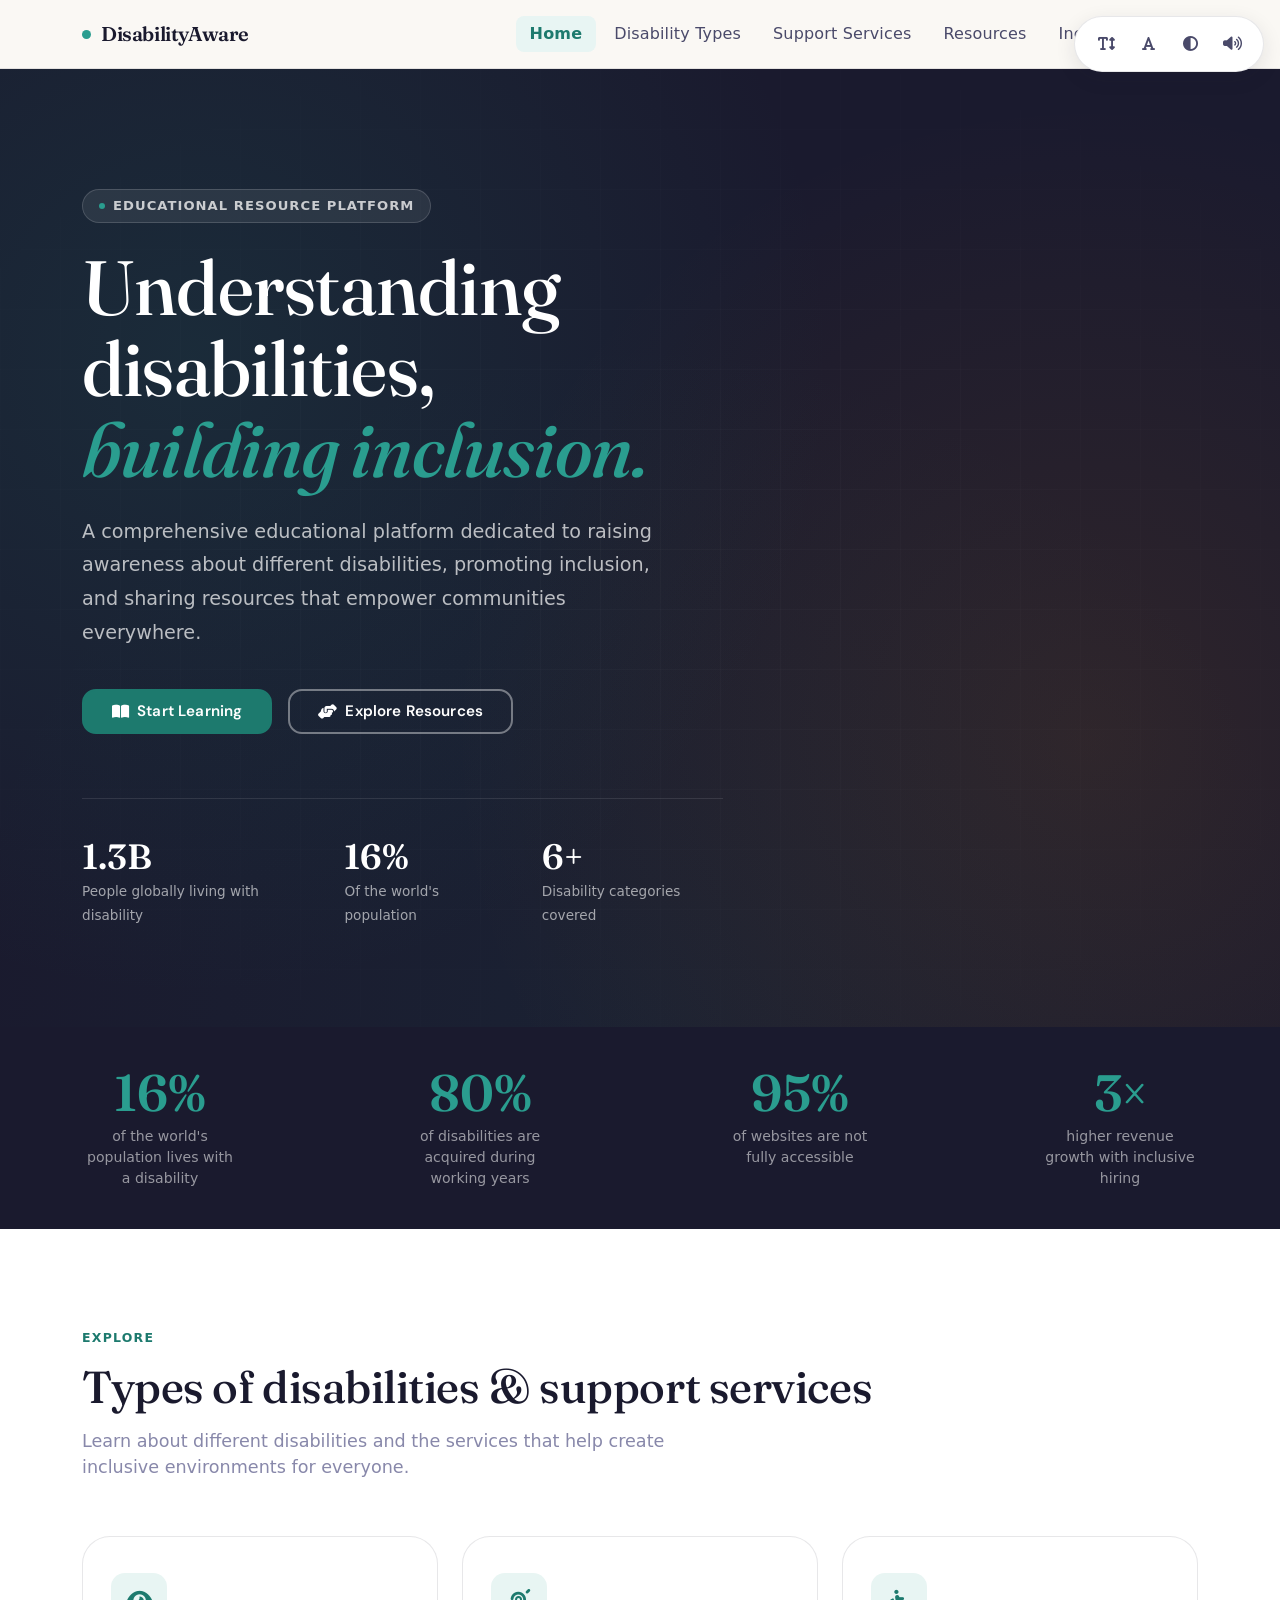
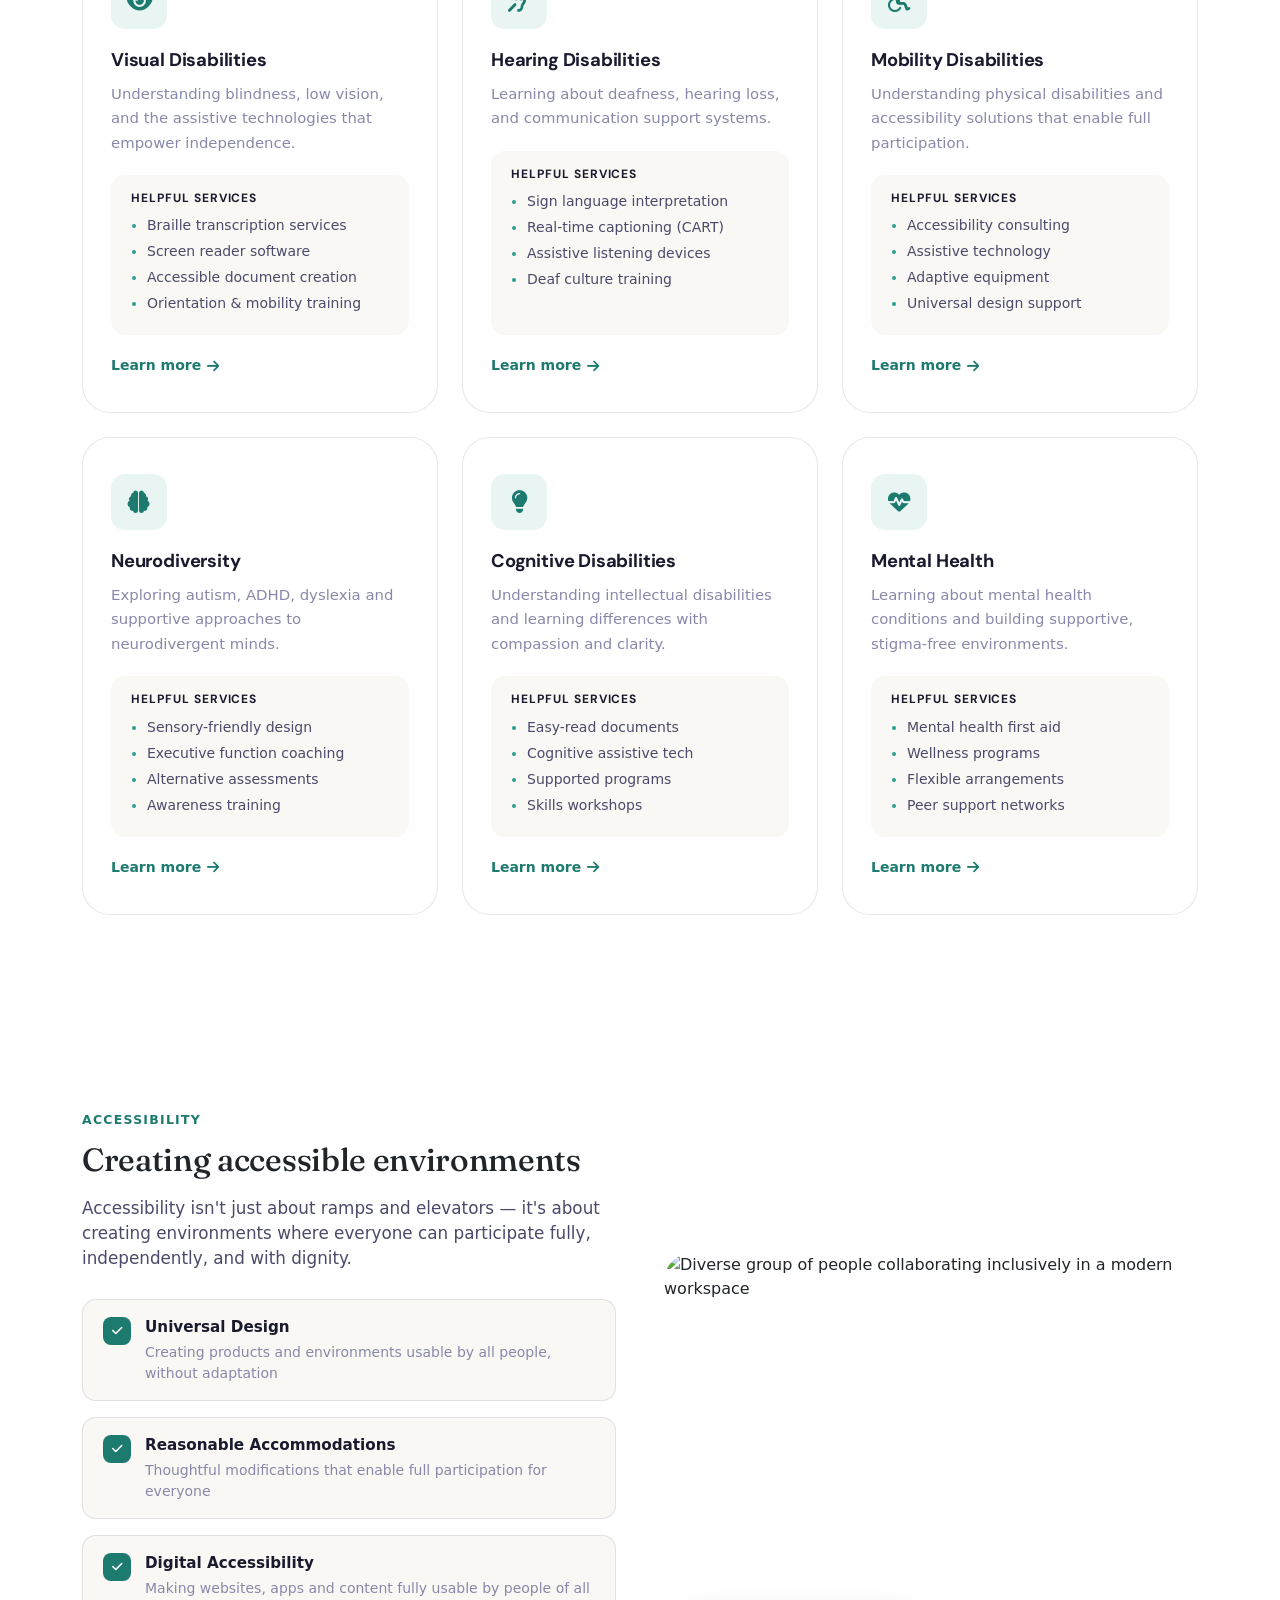
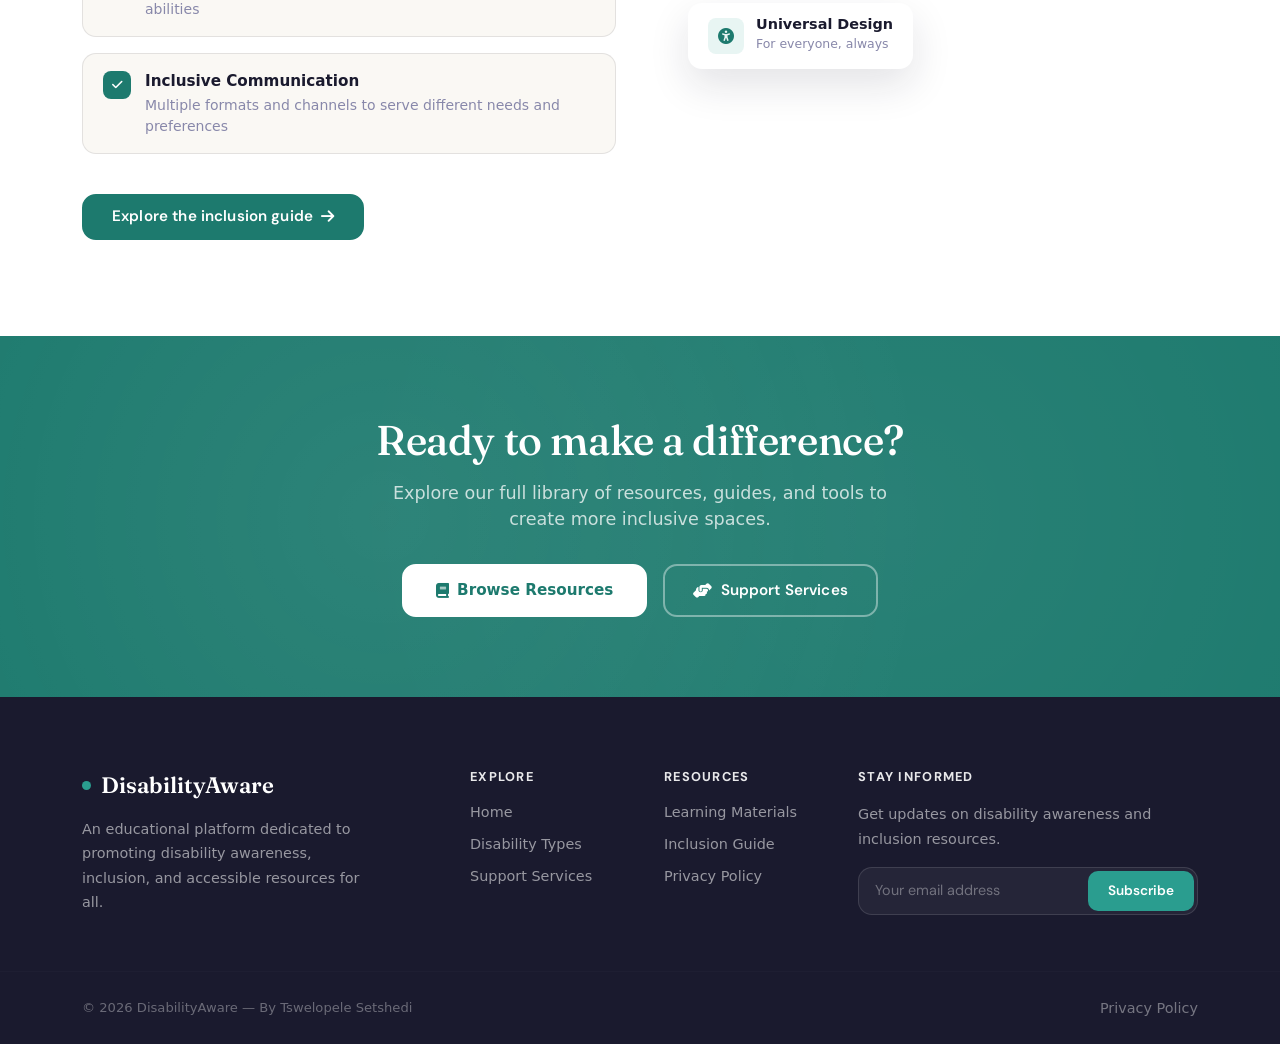
==== commit 2dd861f9: "Updated homepage design" ====
--- a/index.html
+++ b/index.html
@@ -229,7 +229,7 @@
     <hr class="footer-divider"/>
     <div class="container">
       <div class="footer-bottom">
-        <p>&copy; 2025 DisabilityAware — Educational Resource</p>
+        <p>&copy; 2026 DisabilityAware — By Tswelopele Setshedi </p>
         <p><a href="privacy.html" style="color:rgba(255,255,255,0.4);">Privacy Policy</a></p>
       </div>
     </div>
